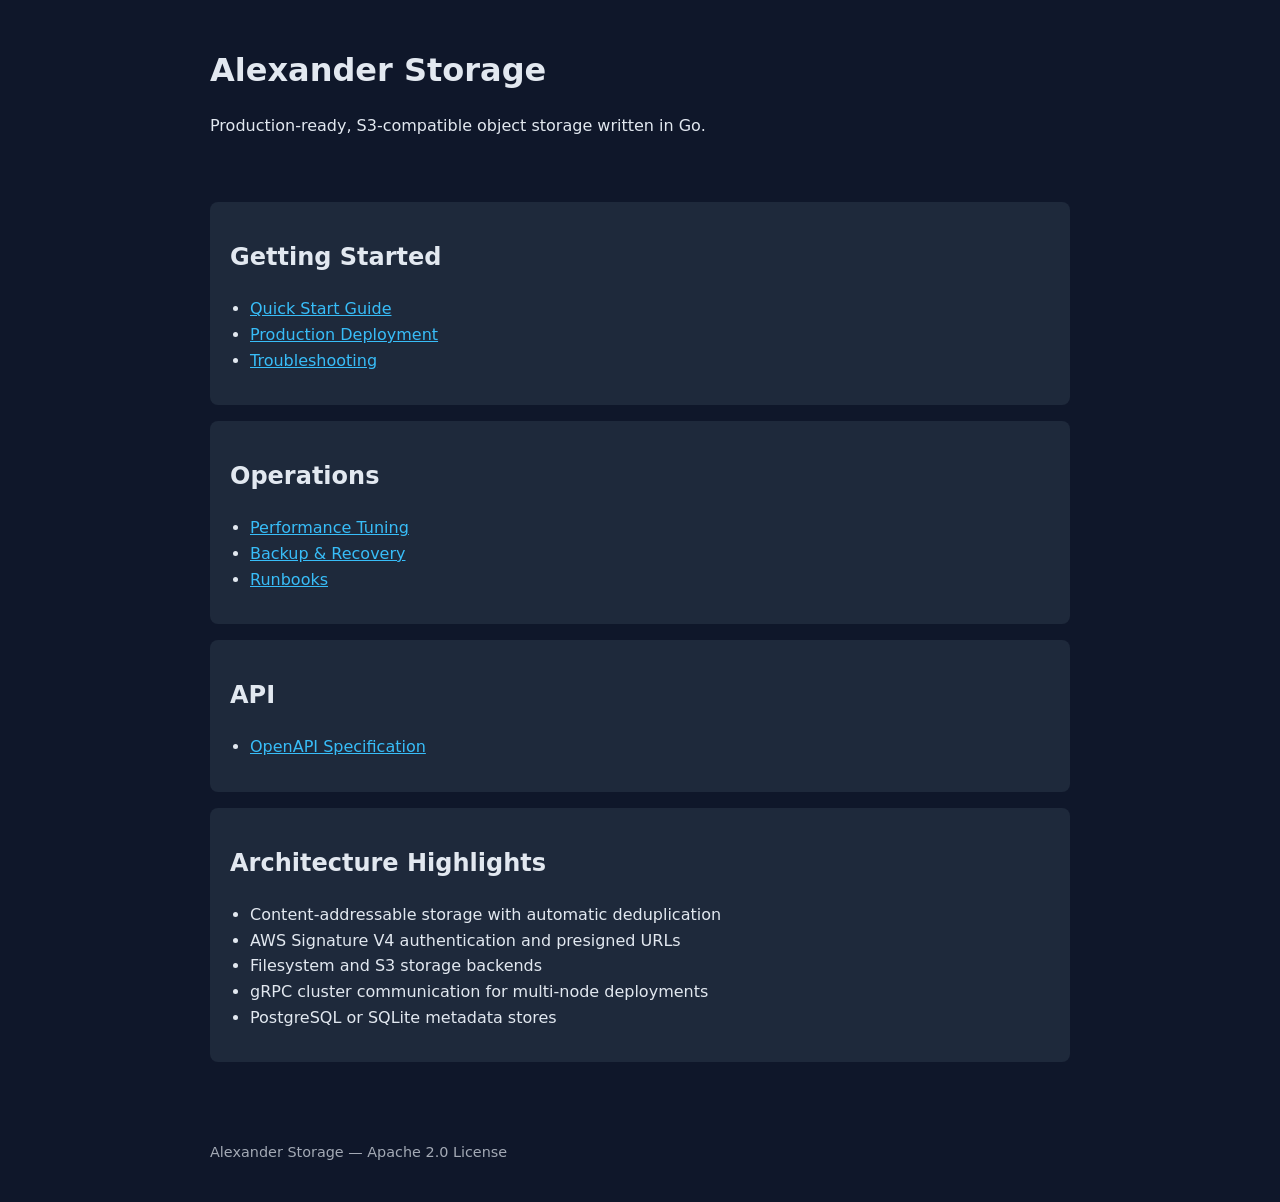
==== docs/index.html @ 114e640d "Add migrations CLI, S3 backend, docs & deps Implements a database migration CLI (alexander-migrate) " ====
<!DOCTYPE html>
<html lang="en">
<head>
  <meta charset="UTF-8">
  <meta name="viewport" content="width=device-width, initial-scale=1.0">
  <title>Alexander Storage Documentation</title>
  <link rel="stylesheet" href="style.css">
</head>
<body>
  <header>
    <h1>Alexander Storage</h1>
    <p>Production-ready, S3-compatible object storage written in Go.</p>
  </header>

  <main>
    <section>
      <h2>Getting Started</h2>
      <ul>
        <li><a href="guides/quickstart.md">Quick Start Guide</a></li>
        <li><a href="guides/production.md">Production Deployment</a></li>
        <li><a href="guides/troubleshooting.md">Troubleshooting</a></li>
      </ul>
    </section>

    <section>
      <h2>Operations</h2>
      <ul>
        <li><a href="operations/performance-tuning.md">Performance Tuning</a></li>
        <li><a href="operations/backup-dr.md">Backup &amp; Recovery</a></li>
        <li><a href="operations/runbooks.md">Runbooks</a></li>
      </ul>
    </section>

    <section>
      <h2>API</h2>
      <ul>
        <li><a href="api/openapi.yaml">OpenAPI Specification</a></li>
      </ul>
    </section>

    <section>
      <h2>Architecture Highlights</h2>
      <ul>
        <li>Content-addressable storage with automatic deduplication</li>
        <li>AWS Signature V4 authentication and presigned URLs</li>
        <li>Filesystem and S3 storage backends</li>
        <li>gRPC cluster communication for multi-node deployments</li>
        <li>PostgreSQL or SQLite metadata stores</li>
      </ul>
    </section>
  </main>

  <footer>
    <p>Alexander Storage &mdash; Apache 2.0 License</p>
  </footer>
</body>
</html>
---- docs/style.css ----
:root {
  color-scheme: light dark;
  --bg: #0f172a;
  --text: #e2e8f0;
  --accent: #38bdf8;
  --card: #1e293b;
}

body {
  font-family: system-ui, -apple-system, Segoe UI, Roboto, sans-serif;
  margin: 0;
  background: var(--bg);
  color: var(--text);
  line-height: 1.6;
}

header, main, footer {
  max-width: 860px;
  margin: 0 auto;
  padding: 1.5rem;
}

header h1 {
  margin-bottom: 0.25rem;
}

section {
  background: var(--card);
  border-radius: 8px;
  padding: 1rem 1.25rem;
  margin-bottom: 1rem;
}

a {
  color: var(--accent);
}

ul {
  padding-left: 1.25rem;
}

footer {
  opacity: 0.7;
  font-size: 0.9rem;
}
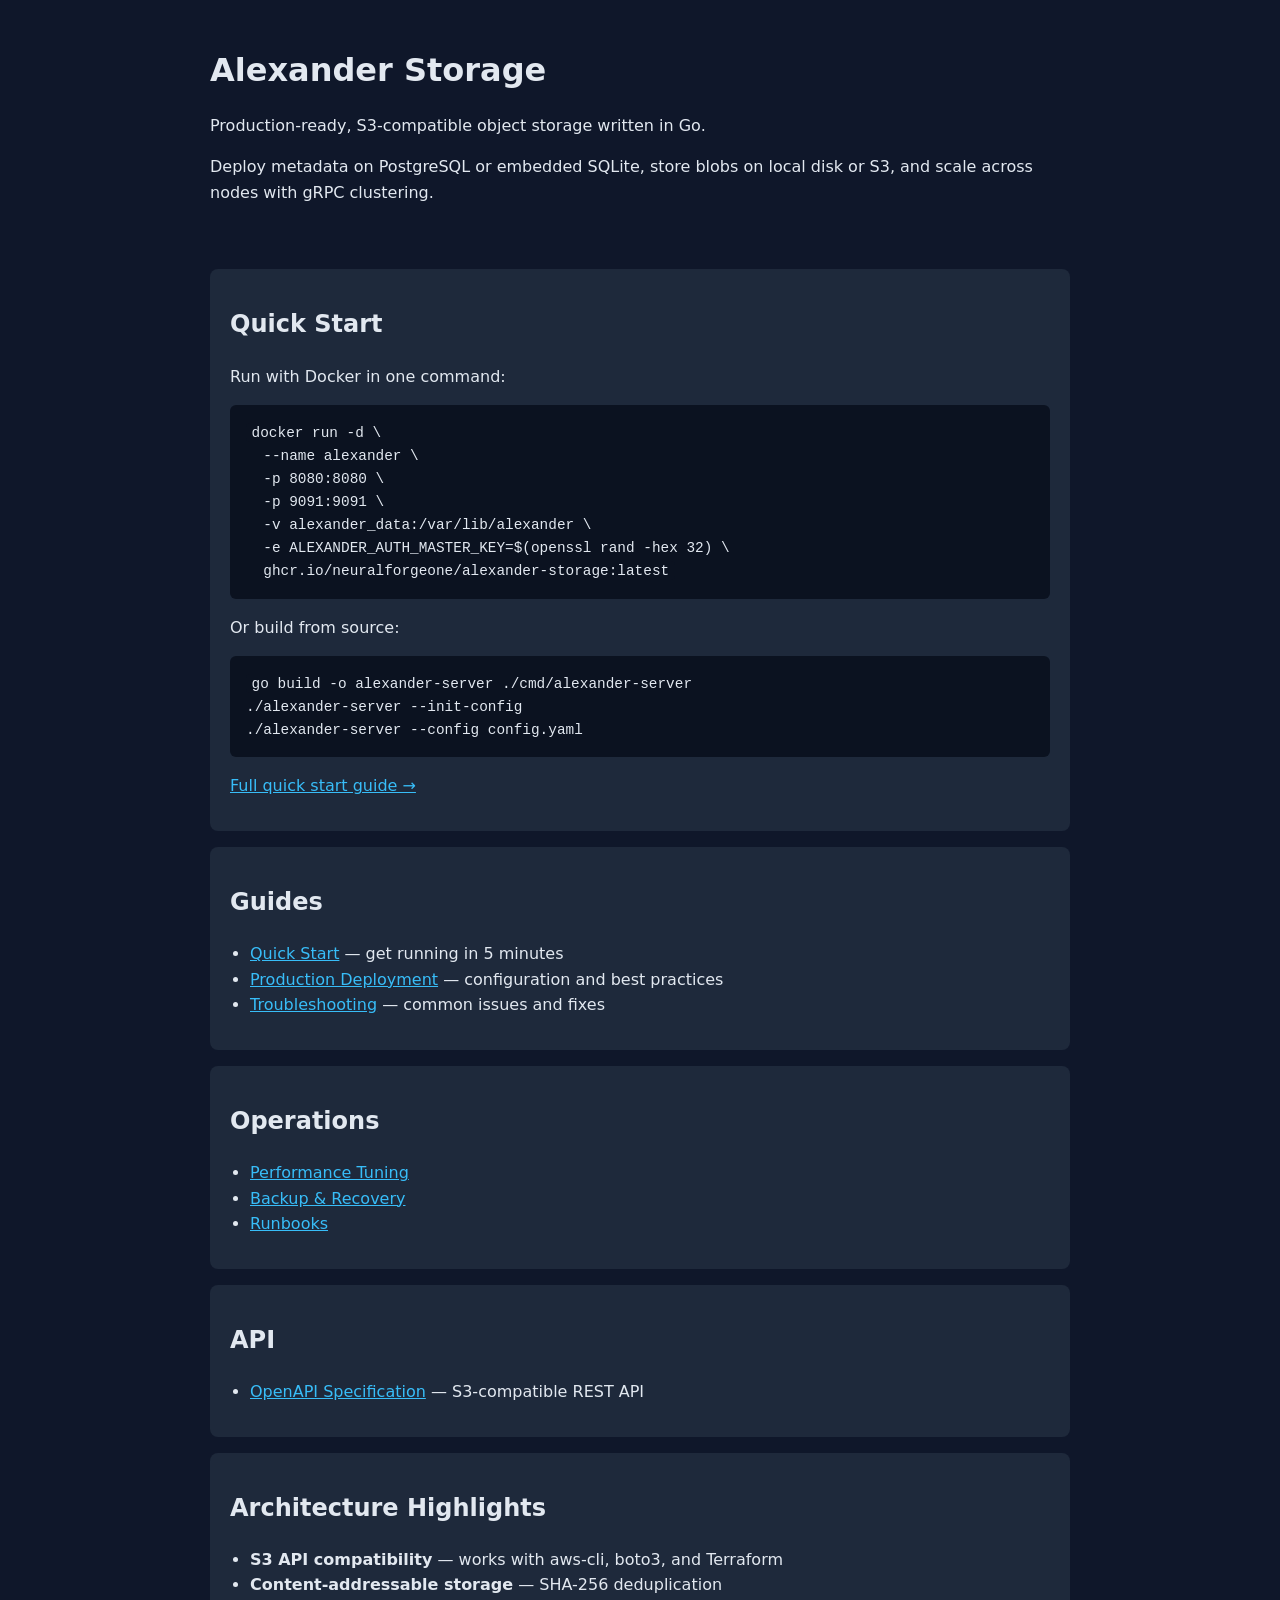
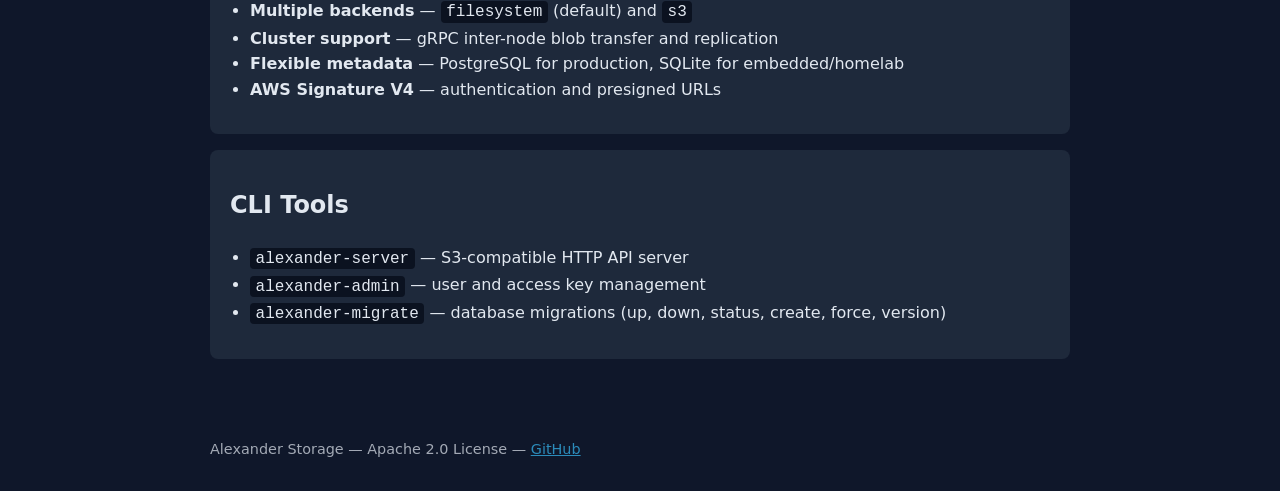
==== commit 327b3062: "Add DB bootstrap, storage listing, cluster manager Introduce a bootstrap package to create database " ====
--- a/docs/index.html
+++ b/docs/index.html
@@ -10,48 +10,76 @@
   <header>
     <h1>Alexander Storage</h1>
     <p>Production-ready, S3-compatible object storage written in Go.</p>
+    <p>Deploy metadata on PostgreSQL or embedded SQLite, store blobs on local disk or S3, and scale across nodes with gRPC clustering.</p>
   </header>
 
   <main>
     <section>
-      <h2>Getting Started</h2>
+      <h2>Quick Start</h2>
+      <p>Run with Docker in one command:</p>
+      <pre><code>docker run -d \
+  --name alexander \
+  -p 8080:8080 \
+  -p 9091:9091 \
+  -v alexander_data:/var/lib/alexander \
+  -e ALEXANDER_AUTH_MASTER_KEY=$(openssl rand -hex 32) \
+  ghcr.io/neuralforgeone/alexander-storage:latest</code></pre>
+      <p>Or build from source:</p>
+      <pre><code>go build -o alexander-server ./cmd/alexander-server
+./alexander-server --init-config
+./alexander-server --config config.yaml</code></pre>
+      <p><a href="viewer.html?doc=guides/quickstart.md">Full quick start guide &rarr;</a></p>
+    </section>
+
+    <section>
+      <h2>Guides</h2>
       <ul>
-        <li><a href="guides/quickstart.md">Quick Start Guide</a></li>
-        <li><a href="guides/production.md">Production Deployment</a></li>
-        <li><a href="guides/troubleshooting.md">Troubleshooting</a></li>
+        <li><a href="viewer.html?doc=guides/quickstart.md">Quick Start</a> — get running in 5 minutes</li>
+        <li><a href="viewer.html?doc=guides/production.md">Production Deployment</a> — configuration and best practices</li>
+        <li><a href="viewer.html?doc=guides/troubleshooting.md">Troubleshooting</a> — common issues and fixes</li>
       </ul>
     </section>
 
     <section>
       <h2>Operations</h2>
       <ul>
-        <li><a href="operations/performance-tuning.md">Performance Tuning</a></li>
-        <li><a href="operations/backup-dr.md">Backup &amp; Recovery</a></li>
-        <li><a href="operations/runbooks.md">Runbooks</a></li>
+        <li><a href="viewer.html?doc=operations/performance-tuning.md">Performance Tuning</a></li>
+        <li><a href="viewer.html?doc=operations/backup-dr.md">Backup &amp; Recovery</a></li>
+        <li><a href="viewer.html?doc=operations/runbooks.md">Runbooks</a></li>
       </ul>
     </section>
 
     <section>
       <h2>API</h2>
       <ul>
-        <li><a href="api/openapi.yaml">OpenAPI Specification</a></li>
+        <li><a href="api/openapi.yaml">OpenAPI Specification</a> — S3-compatible REST API</li>
       </ul>
     </section>
 
     <section>
       <h2>Architecture Highlights</h2>
       <ul>
-        <li>Content-addressable storage with automatic deduplication</li>
-        <li>AWS Signature V4 authentication and presigned URLs</li>
-        <li>Filesystem and S3 storage backends</li>
-        <li>gRPC cluster communication for multi-node deployments</li>
-        <li>PostgreSQL or SQLite metadata stores</li>
+        <li><strong>S3 API compatibility</strong> — works with aws-cli, boto3, and Terraform</li>
+        <li><strong>Content-addressable storage</strong> — SHA-256 deduplication</li>
+        <li><strong>Multiple backends</strong> — <code>filesystem</code> (default) and <code>s3</code></li>
+        <li><strong>Cluster support</strong> — gRPC inter-node blob transfer and replication</li>
+        <li><strong>Flexible metadata</strong> — PostgreSQL for production, SQLite for embedded/homelab</li>
+        <li><strong>AWS Signature V4</strong> — authentication and presigned URLs</li>
+      </ul>
+    </section>
+
+    <section>
+      <h2>CLI Tools</h2>
+      <ul>
+        <li><code>alexander-server</code> — S3-compatible HTTP API server</li>
+        <li><code>alexander-admin</code> — user and access key management</li>
+        <li><code>alexander-migrate</code> — database migrations (up, down, status, create, force, version)</li>
       </ul>
     </section>
   </main>
 
   <footer>
-    <p>Alexander Storage &mdash; Apache 2.0 License</p>
+    <p>Alexander Storage &mdash; Apache 2.0 License &mdash; <a href="https://github.com/neuralforgeone/alexander-storage">GitHub</a></p>
   </footer>
 </body>
 </html>
--- a/docs/style.css
+++ b/docs/style.css
@@ -42,4 +42,23 @@
 footer {
   opacity: 0.7;
   font-size: 0.9rem;
+}
+
+pre {
+  background: #0b1220;
+  padding: 1rem;
+  border-radius: 6px;
+  overflow-x: auto;
+}
+
+pre code {
+  font-family: ui-monospace, SFMono-Regular, Menlo, Consolas, monospace;
+  font-size: 0.9rem;
+}
+
+code {
+  background: #0b1220;
+  padding: 0.1rem 0.35rem;
+  border-radius: 4px;
+  font-family: ui-monospace, SFMono-Regular, Menlo, Consolas, monospace;
 }
